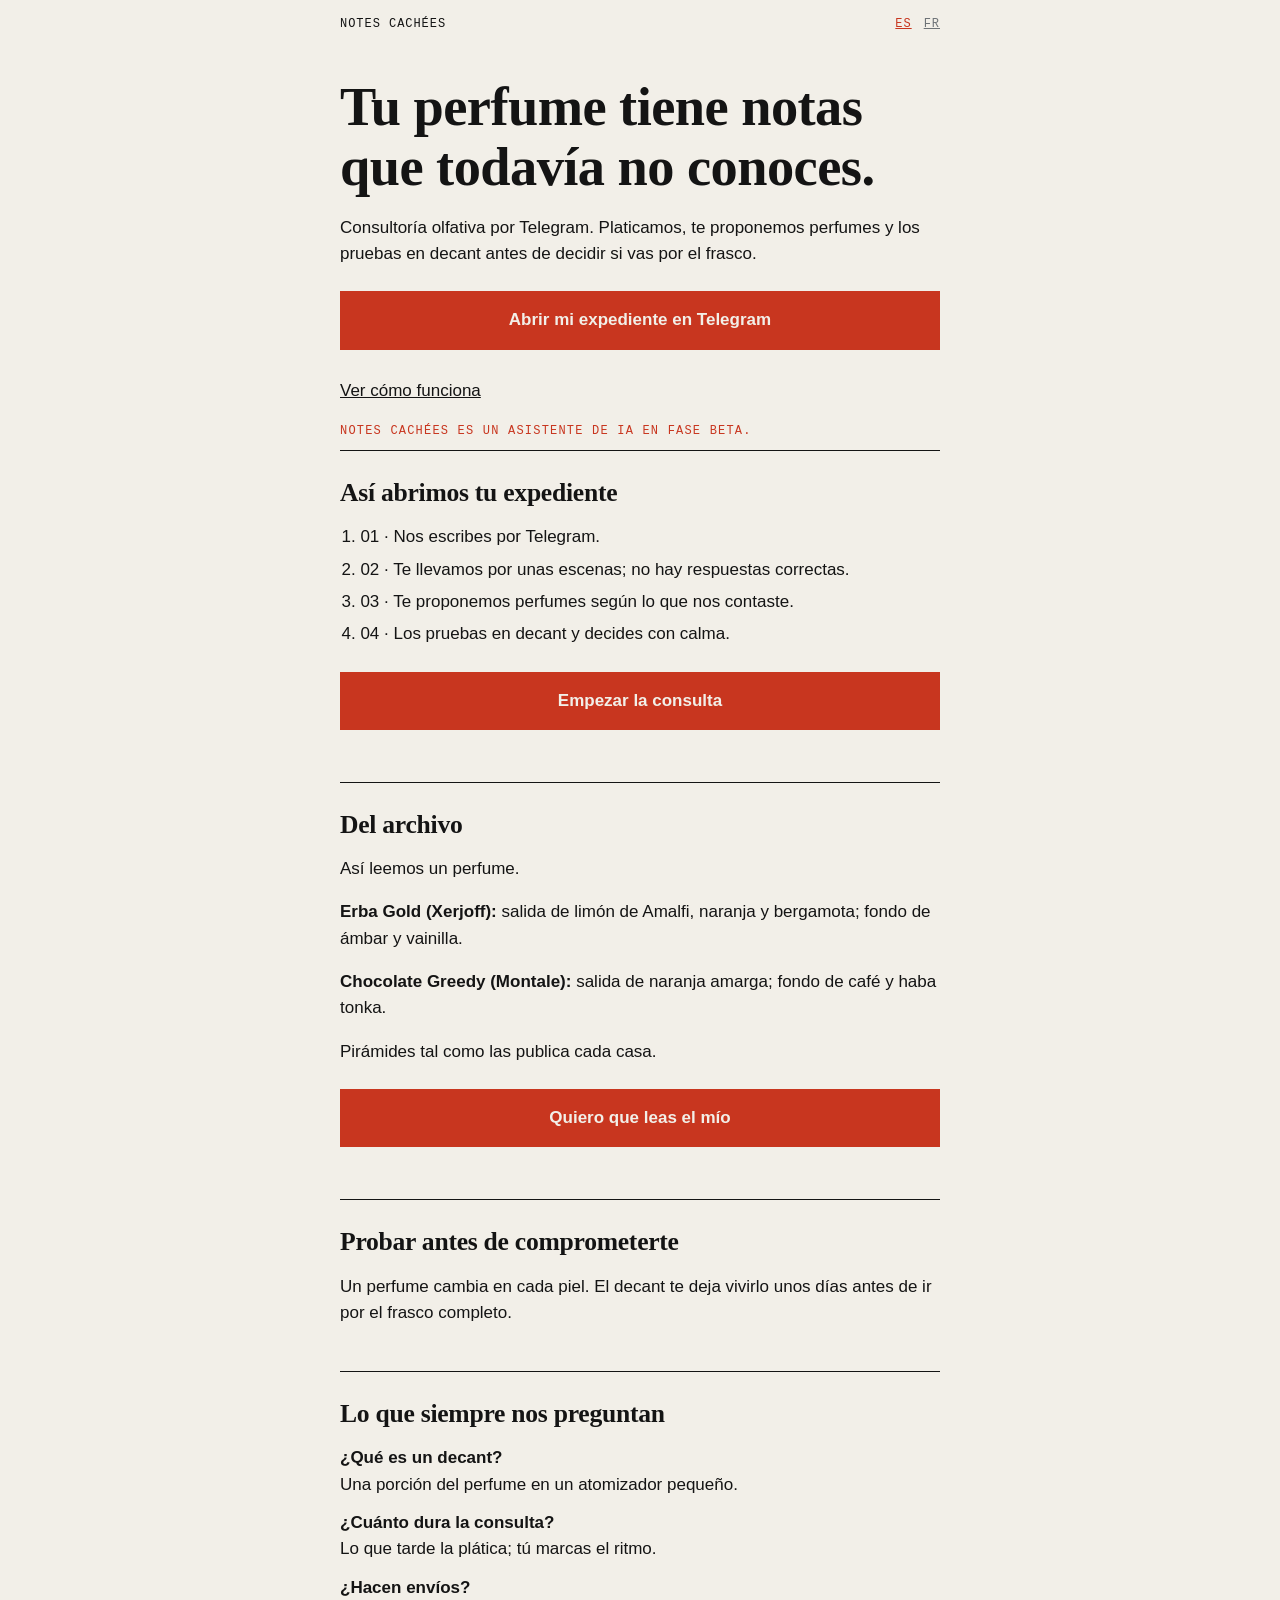
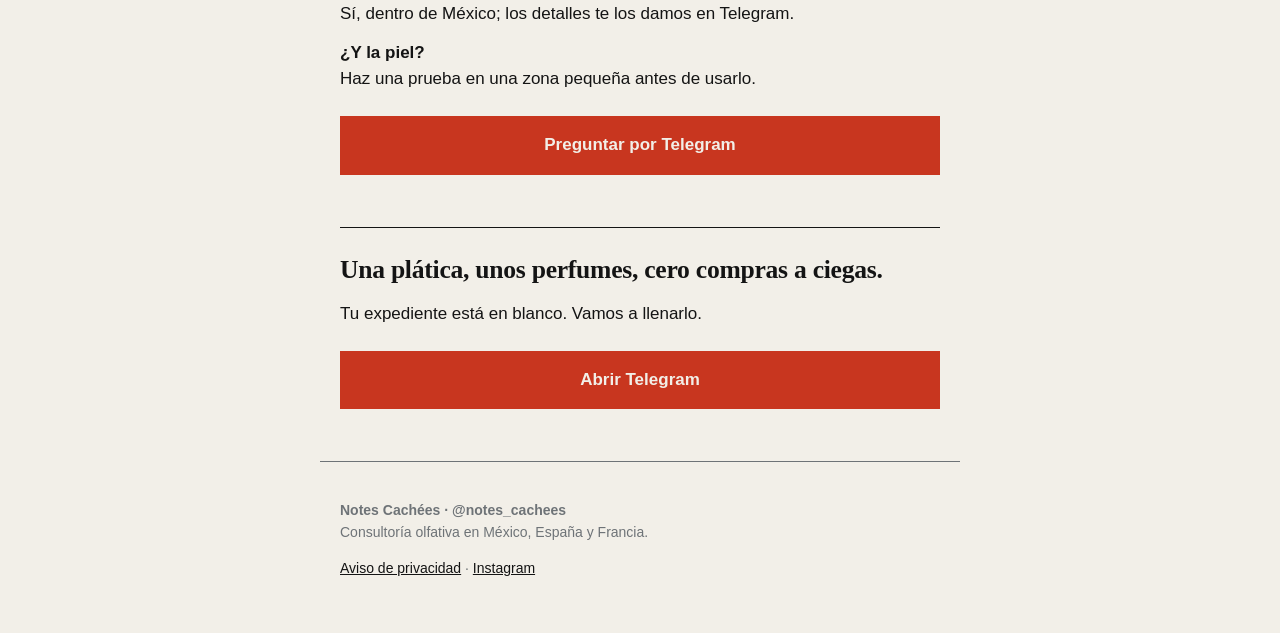
==== index.html @ 9217d25e "Landing Notes Cachées" ====
<!doctype html><html lang="es-MX"><head><meta charset="utf-8"><meta name="viewport" content="width=device-width,initial-scale=1"><title>Notes Cachées</title><meta name="description" content="Consultoría olfativa por Telegram. Platicamos, te proponemos perfumes y los pruebas en decant antes de decidir si vas por el frasco."><link rel="stylesheet" href="style.css"></head><body>
<header><span>Notes Cachées</span><nav><a href="./" aria-current="page">ES</a><a href="fr/" hreflang="fr">FR</a></nav></header>
<main>
<h1>Tu perfume tiene notas que todavía no conoces.</h1><p>Consultoría olfativa por Telegram. Platicamos, te proponemos perfumes y los pruebas en decant antes de decidir si vas por el frasco.</p><a class="cta" href="https://t.me/notes_cachees_bot">Abrir mi expediente en Telegram</a><a class="cta2" href="#como">Ver cómo funciona</a>
<p class="tag">Notes Cachées es un asistente de IA en fase beta.</p>
<section id="como"><h2>Así abrimos tu expediente</h2><ol><li>01 · Nos escribes por Telegram.</li><li>02 · Te llevamos por unas escenas; no hay respuestas correctas.</li><li>03 · Te proponemos perfumes según lo que nos contaste.</li><li>04 · Los pruebas en decant y decides con calma.</li></ol><a class="cta" href="https://t.me/notes_cachees_bot">Empezar la consulta</a></section>
<section><h2>Del archivo</h2><p>Así leemos un perfume.</p><p><b>Erba Gold (Xerjoff):</b> salida de limón de Amalfi, naranja y bergamota; fondo de ámbar y vainilla.</p><p><b>Chocolate Greedy (Montale):</b> salida de naranja amarga; fondo de café y haba tonka.</p><p>Pirámides tal como las publica cada casa.</p><a class="cta" href="https://t.me/notes_cachees_bot">Quiero que leas el mío</a></section>
<section><h2>Probar antes de comprometerte</h2><p>Un perfume cambia en cada piel. El decant te deja vivirlo unos días antes de ir por el frasco completo.</p></section>
<section><h2>Lo que siempre nos preguntan</h2><dl><dt>¿Qué es un decant?</dt><dd>Una porción del perfume en un atomizador pequeño.</dd><dt>¿Cuánto dura la consulta?</dt><dd>Lo que tarde la plática; tú marcas el ritmo.</dd><dt>¿Hacen envíos?</dt><dd>Sí, dentro de México; los detalles te los damos en Telegram.</dd><dt>¿Y la piel?</dt><dd>Haz una prueba en una zona pequeña antes de usarlo.</dd></dl><a class="cta" href="https://t.me/notes_cachees_bot">Preguntar por Telegram</a></section>
<section><h2>Una plática, unos perfumes, cero compras a ciegas.</h2><p>Tu expediente está en blanco. Vamos a llenarlo.</p><a class="cta" href="https://t.me/notes_cachees_bot">Abrir Telegram</a></section>
</main>
<footer><p><strong>Notes Cachées · @notes_cachees</strong><br>Consultoría olfativa en México, España y Francia.</p><p><a href="privacidad.html">Aviso de privacidad</a> · <a href="https://www.instagram.com/notes_cachees/">Instagram</a></p></footer>
</body></html>
---- style.css ----
:root{--p:#F2EFE8;--i:#141414;--r:#C8361F;--g:#6E7377}
*{box-sizing:border-box}html{-webkit-text-size-adjust:100%}
body{margin:0;background:var(--p);color:var(--i);font:17px/1.55 -apple-system,"Segoe UI",Inter,Roboto,sans-serif}
main,header,footer{max-width:640px;margin:0 auto;padding:0 20px}
header{display:flex;justify-content:space-between;align-items:center;padding-top:18px;font:12px/1 ui-monospace,Menlo,monospace;letter-spacing:.08em;text-transform:uppercase}
header nav a{color:var(--g);margin-left:12px}header nav a[aria-current]{color:var(--r)}
h1,h2{font-family:"Iowan Old Style","Charter",Georgia,serif;font-weight:600;line-height:1.1;letter-spacing:-.01em}
h1{font-size:clamp(2.2rem,9vw,3.4rem);margin:48px 0 16px}
h2{font-size:1.6rem;margin:0 0 12px}
section{border-top:1px solid var(--i);padding:28px 0}
.tag{font:12px ui-monospace,Menlo,monospace;color:var(--r);text-transform:uppercase;letter-spacing:.1em}
.cta{display:block;text-align:center;background:var(--i);color:var(--p);text-decoration:none;padding:16px;font-weight:600;margin:24px 0;border-bottom:4px solid var(--r)}
ol{padding-left:1.2em}li{margin:6px 0}
.pend{border:2px dashed var(--r);color:var(--r);padding:16px;font:14px ui-monospace,monospace}
footer{color:var(--g);font-size:14px;padding:24px 20px 40px;border-top:1px solid var(--g)}footer a{color:var(--i)}
.priv p{white-space:pre-line}
.cta2{display:inline-block;color:var(--i);margin:4px 0 8px}
.cta{background:var(--r);color:var(--p);border-bottom:0}
dl dt{font-weight:600;margin-top:12px}dl dd{margin:0}
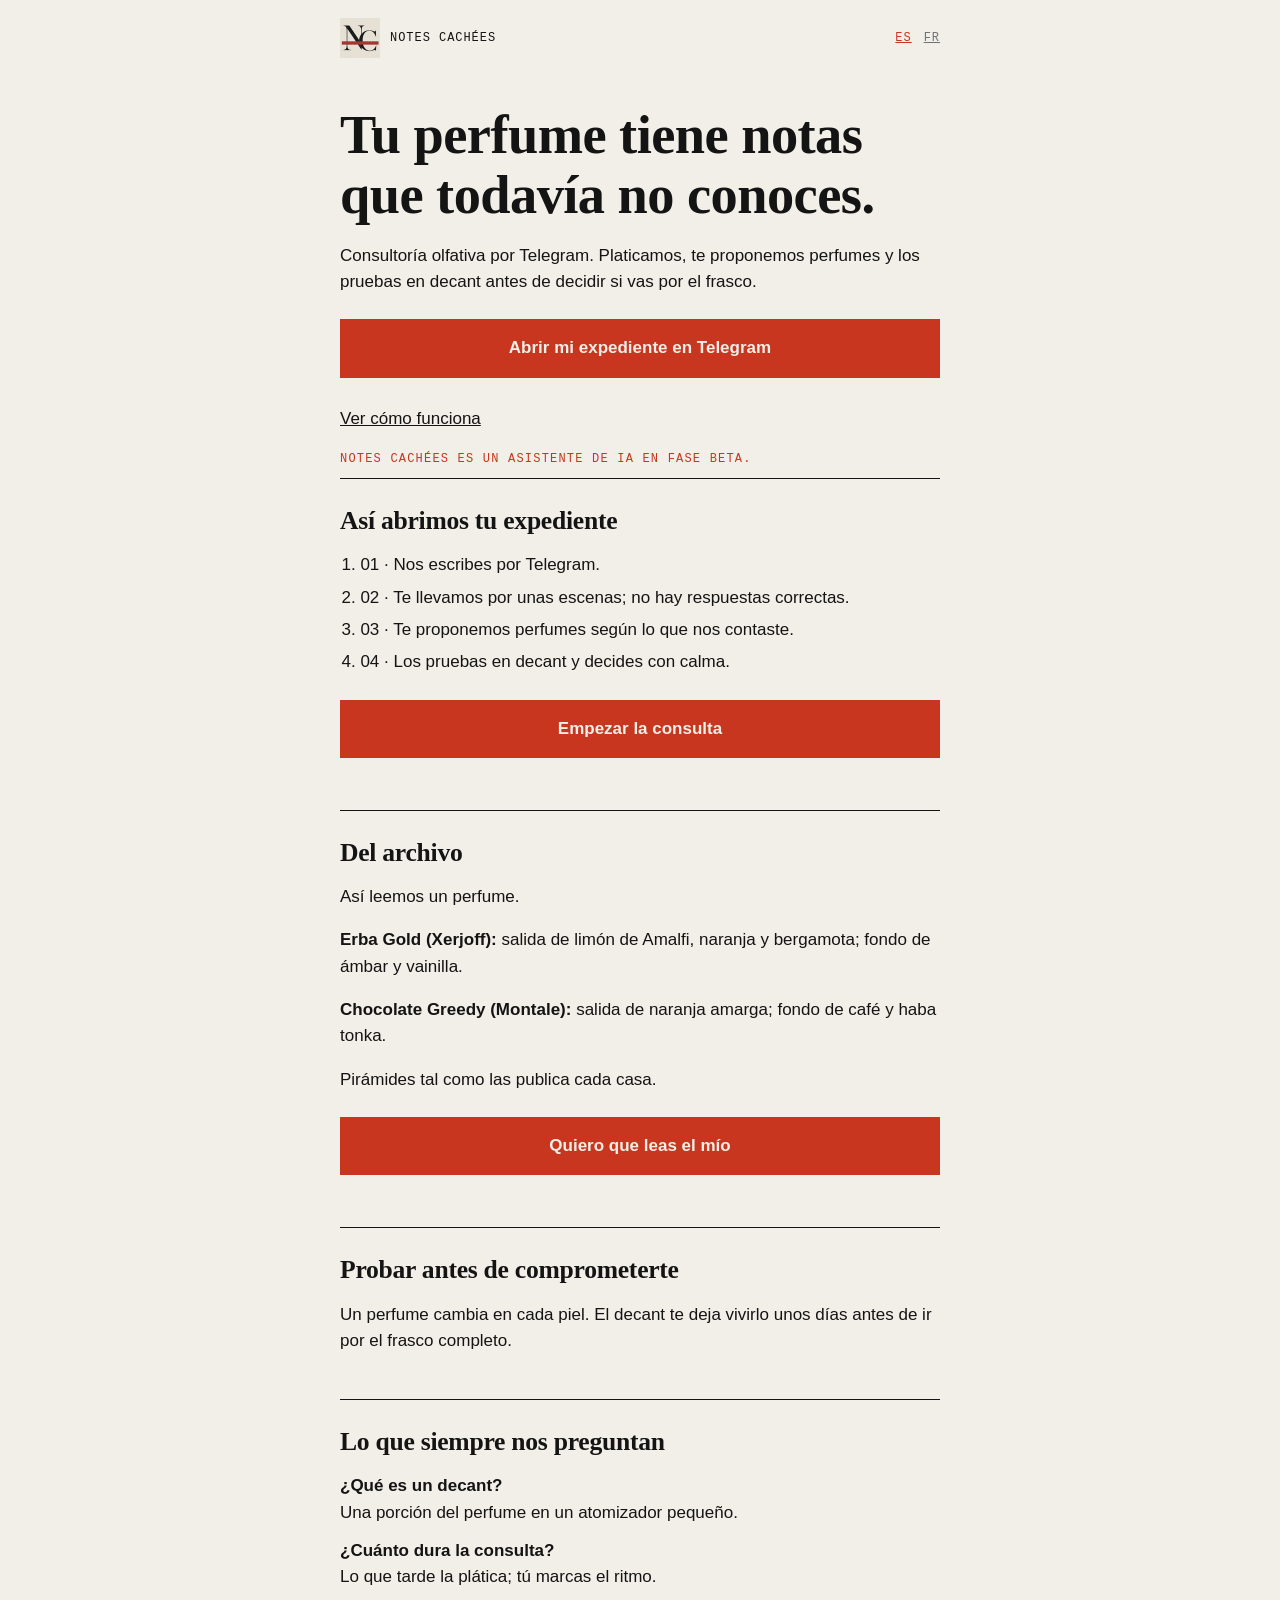
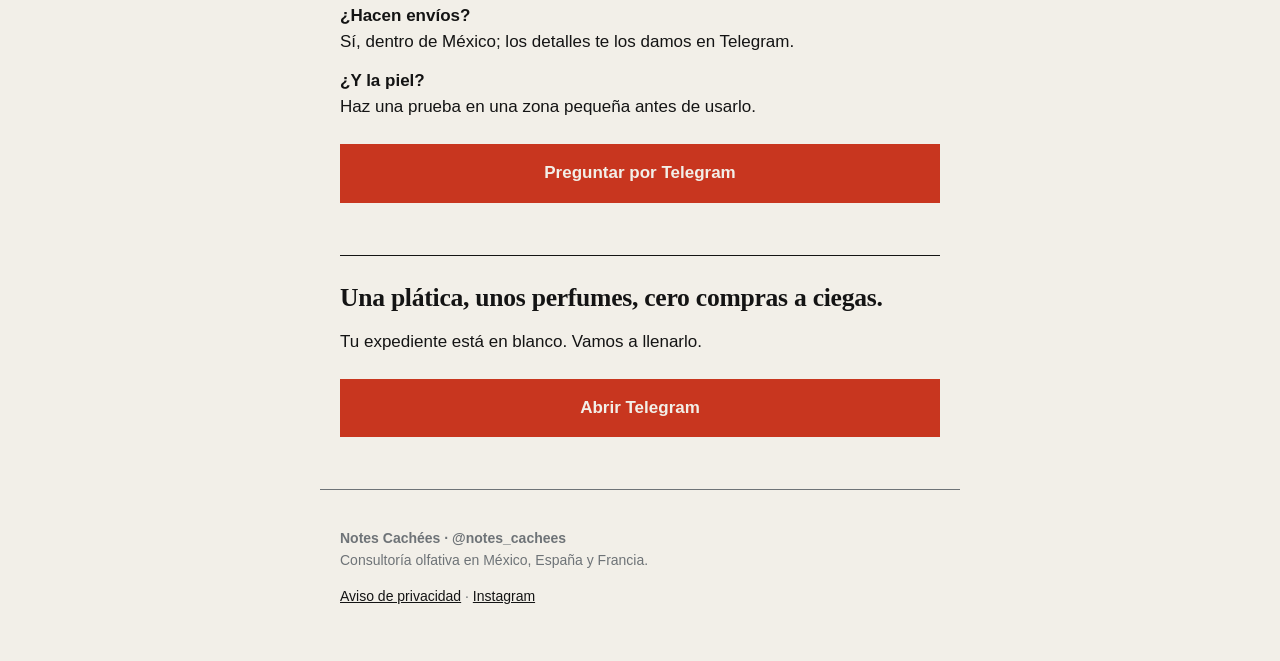
==== commit 26e8b3d5: "Monograma: favicon, og:image, header" ====
--- a/index.html
+++ b/index.html
@@ -1,5 +1,7 @@
-<!doctype html><html lang="es-MX"><head><meta charset="utf-8"><meta name="viewport" content="width=device-width,initial-scale=1"><title>Notes Cachées</title><meta name="description" content="Consultoría olfativa por Telegram. Platicamos, te proponemos perfumes y los pruebas en decant antes de decidir si vas por el frasco."><link rel="stylesheet" href="style.css"></head><body>
-<header><span>Notes Cachées</span><nav><a href="./" aria-current="page">ES</a><a href="fr/" hreflang="fr">FR</a></nav></header>
+<!doctype html><html lang="es-MX"><head><meta charset="utf-8"><meta name="viewport" content="width=device-width,initial-scale=1"><title>Notes Cachées</title><meta name="description" content="Consultoría olfativa por Telegram. Platicamos, te proponemos perfumes y los pruebas en decant antes de decidir si vas por el frasco."><link rel="icon" type="image/png" sizes="32x32" href="favicon-32.png"><link rel="apple-touch-icon" href="apple-touch-icon.png">
+<meta property="og:type" content="website"><meta property="og:site_name" content="Notes Cachées"><meta property="og:locale" content="es_MX"><meta property="og:url" content="https://eherrador.github.io/notes-cachees/"><meta property="og:title" content="Tu perfume tiene notas que todavía no conoces."><meta property="og:description" content="Consultoría olfativa por Telegram. Platicamos, te proponemos perfumes y los pruebas en decant antes de decidir si vas por el frasco."><meta property="og:image" content="https://eherrador.github.io/notes-cachees/og.png"><meta property="og:image:width" content="1200"><meta property="og:image:height" content="630"><meta property="og:image:alt" content="Notes Cachées"><meta name="twitter:card" content="summary_large_image"><meta name="twitter:title" content="Tu perfume tiene notas que todavía no conoces."><meta name="twitter:description" content="Consultoría olfativa por Telegram. Platicamos, te proponemos perfumes y los pruebas en decant antes de decidir si vas por el frasco."><meta name="twitter:image" content="https://eherrador.github.io/notes-cachees/og.png">
+<link rel="stylesheet" href="style.css"></head><body>
+<header><span class="brand"><img src="nc-80.png" width="40" height="40" alt="">Notes Cachées</span><nav><a href="./" aria-current="page">ES</a><a href="fr/" hreflang="fr">FR</a></nav></header>
 <main>
 <h1>Tu perfume tiene notas que todavía no conoces.</h1><p>Consultoría olfativa por Telegram. Platicamos, te proponemos perfumes y los pruebas en decant antes de decidir si vas por el frasco.</p><a class="cta" href="https://t.me/notes_cachees_bot">Abrir mi expediente en Telegram</a><a class="cta2" href="#como">Ver cómo funciona</a>
 <p class="tag">Notes Cachées es un asistente de IA en fase beta.</p>
--- a/style.css
+++ b/style.css
@@ -17,3 +17,4 @@
 .cta2{display:inline-block;color:var(--i);margin:4px 0 8px}
 .cta{background:var(--r);color:var(--p);border-bottom:0}
 dl dt{font-weight:600;margin-top:12px}dl dd{margin:0}
+.brand{display:flex;align-items:center;gap:10px}.brand img{display:block;mix-blend-mode:multiply}
